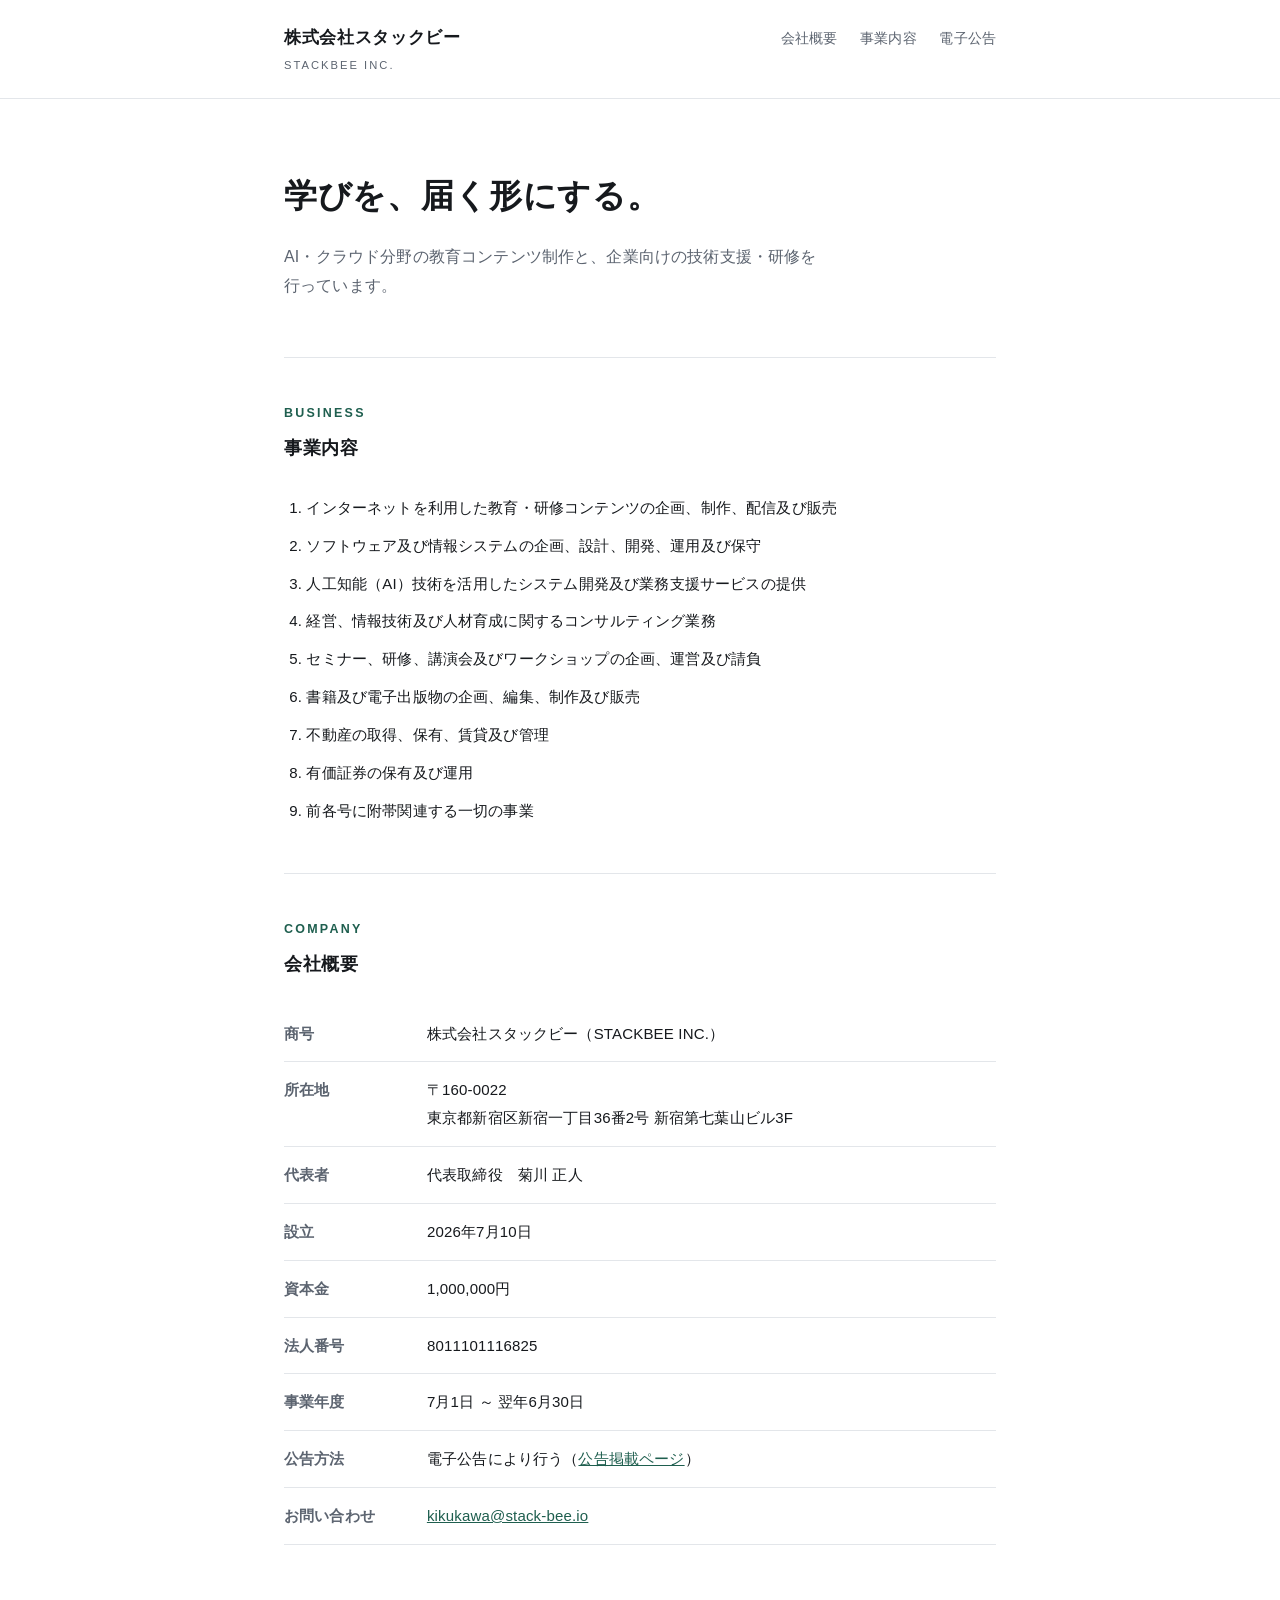
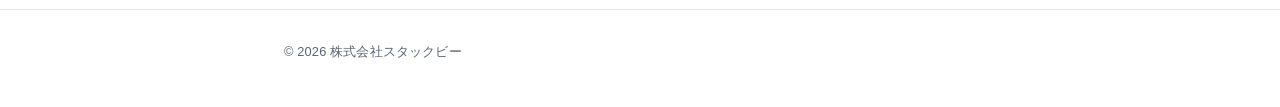
==== index.html @ 308f9c8d "feat: コーポレートサイト初版（会社概要・電子公告） - index.html: 会社概要・事業内容（登記事項に準拠） - koukoku/index.html: 電子公告ページ（登記簿記載のUR" ====
<!DOCTYPE html>
<html lang="ja">
<head>
<meta charset="utf-8">
<meta name="viewport" content="width=device-width, initial-scale=1">
<title>株式会社スタックビー</title>
<meta name="description" content="株式会社スタックビーは、AI・クラウド分野の教育コンテンツ制作と、企業向けの技術支援・研修を行っています。">
<link rel="stylesheet" href="/assets/style.css">
<link rel="icon" href="data:image/svg+xml,<svg xmlns=%22http://www.w3.org/2000/svg%22 viewBox=%220 0 100 100%22><text y=%22.9em%22 font-size=%2290%22>🐝</text></svg>">
</head>
<body>

<header>
  <div class="wrap head-inner">
    <a class="brand" href="/">株式会社スタックビー<span>STACKBEE INC.</span></a>
    <nav>
      <a href="#about">会社概要</a>
      <a href="#business">事業内容</a>
      <a href="/koukoku/">電子公告</a>
    </nav>
  </div>
</header>

<main>
  <div class="wrap">

    <div class="hero">
      <h1>学びを、届く形にする。</h1>
      <p>AI・クラウド分野の教育コンテンツ制作と、企業向けの技術支援・研修を行っています。</p>
    </div>

    <section id="business">
      <h2>Business<span class="ja">事業内容</span></h2>
      <ol class="biz">
        <li>インターネットを利用した教育・研修コンテンツの企画、制作、配信及び販売</li>
        <li>ソフトウェア及び情報システムの企画、設計、開発、運用及び保守</li>
        <li>人工知能（AI）技術を活用したシステム開発及び業務支援サービスの提供</li>
        <li>経営、情報技術及び人材育成に関するコンサルティング業務</li>
        <li>セミナー、研修、講演会及びワークショップの企画、運営及び請負</li>
        <li>書籍及び電子出版物の企画、編集、制作及び販売</li>
        <li>不動産の取得、保有、賃貸及び管理</li>
        <li>有価証券の保有及び運用</li>
        <li>前各号に附帯関連する一切の事業</li>
      </ol>
    </section>

    <section id="about">
      <h2>Company<span class="ja">会社概要</span></h2>
      <table class="info">
        <tbody>
          <tr><th>商号</th><td>株式会社スタックビー（STACKBEE INC.）</td></tr>
          <tr><th>所在地</th><td>〒160-0022<br>東京都新宿区新宿一丁目36番2号 新宿第七葉山ビル3F</td></tr>
          <tr><th>代表者</th><td>代表取締役　菊川 正人</td></tr>
          <tr><th>設立</th><td>2026年7月10日</td></tr>
          <tr><th>資本金</th><td>1,000,000円</td></tr>
          <tr><th>法人番号</th><td>8011101116825</td></tr>
          <tr><th>事業年度</th><td>7月1日 ～ 翌年6月30日</td></tr>
          <tr><th>公告方法</th><td>電子公告により行う（<a href="/koukoku/">公告掲載ページ</a>）</td></tr>
          <tr><th>お問い合わせ</th><td><a href="mailto:kikukawa@stack-bee.io">kikukawa@stack-bee.io</a></td></tr>
        </tbody>
      </table>
    </section>

  </div>
</main>

<footer>
  <div class="wrap">
    <p>&copy; 2026 株式会社スタックビー</p>
  </div>
</footer>

</body>
</html>
---- assets/style.css ----
:root {
  --bg: #ffffff;
  --surface: #f7f8fa;
  --text: #16191d;
  --muted: #5c6470;
  --line: #e3e6ea;
  --accent: #1f5f4f;
  --accent-soft: #eaf3f0;
  --maxw: 760px;
}

@media (prefers-color-scheme: dark) {
  :root {
    --bg: #14171a;
    --surface: #1c2024;
    --text: #e8eaed;
    --muted: #9aa3ad;
    --line: #2c3238;
    --accent: #6fd3b4;
    --accent-soft: #1d2b28;
  }
}

* { box-sizing: border-box; }

html { -webkit-text-size-adjust: 100%; }

body {
  margin: 0;
  background: var(--bg);
  color: var(--text);
  font-family: -apple-system, BlinkMacSystemFont, "Hiragino Kaku Gothic ProN",
    "Hiragino Sans", "Noto Sans JP", "Yu Gothic", Meiryo, sans-serif;
  font-size: 16px;
  line-height: 1.85;
  letter-spacing: .01em;
}

.wrap {
  max-width: var(--maxw);
  margin: 0 auto;
  padding: 0 24px;
}

/* --- header --- */

header {
  border-bottom: 1px solid var(--line);
  background: var(--bg);
}

.head-inner {
  display: flex;
  align-items: baseline;
  justify-content: space-between;
  gap: 16px;
  flex-wrap: wrap;
  padding-top: 22px;
  padding-bottom: 22px;
}

.brand {
  font-size: 1.05rem;
  font-weight: 700;
  letter-spacing: .04em;
  text-decoration: none;
  color: var(--text);
}

.brand span {
  display: block;
  font-size: .7rem;
  font-weight: 400;
  letter-spacing: .18em;
  color: var(--muted);
  margin-top: 2px;
}

nav a {
  font-size: .86rem;
  color: var(--muted);
  text-decoration: none;
  margin-left: 18px;
}

nav a:hover { color: var(--accent); }

/* --- hero --- */

.hero {
  padding: 72px 0 56px;
}

.hero h1 {
  font-size: clamp(1.5rem, 4.4vw, 2.05rem);
  line-height: 1.55;
  margin: 0 0 20px;
  font-weight: 700;
  letter-spacing: .02em;
}

.hero p {
  margin: 0;
  color: var(--muted);
  max-width: 34em;
}

/* --- sections --- */

section {
  padding: 44px 0;
  border-top: 1px solid var(--line);
}

h2 {
  font-size: .78rem;
  font-weight: 700;
  letter-spacing: .18em;
  color: var(--accent);
  margin: 0 0 24px;
  text-transform: uppercase;
}

h2 .ja {
  display: block;
  font-size: 1.15rem;
  letter-spacing: .04em;
  color: var(--text);
  text-transform: none;
  margin-top: 6px;
}

/* --- table --- */

.info {
  width: 100%;
  border-collapse: collapse;
}

.info th,
.info td {
  text-align: left;
  vertical-align: top;
  padding: 14px 0;
  border-bottom: 1px solid var(--line);
  font-size: .94rem;
}

.info th {
  width: 9.5em;
  font-weight: 600;
  color: var(--muted);
  padding-right: 16px;
  white-space: nowrap;
}

@media (max-width: 560px) {
  .info th, .info td { display: block; width: auto; }
  .info th { border-bottom: none; padding-bottom: 2px; font-size: .8rem; }
  .info td { padding-top: 0; }
}

/* --- list --- */

ol.biz {
  margin: 0;
  padding-left: 1.4em;
}

ol.biz li {
  padding: 5px 0;
  font-size: .94rem;
}

/* --- notice (koukoku) --- */

.notice {
  background: var(--surface);
  border: 1px solid var(--line);
  border-radius: 8px;
  padding: 24px 26px;
  margin: 0 0 28px;
}

.notice p { margin: 0; font-size: .92rem; color: var(--muted); }

.empty {
  color: var(--muted);
  font-size: .94rem;
  padding: 8px 0 4px;
}

/* --- footer --- */

footer {
  border-top: 1px solid var(--line);
  padding: 30px 0 44px;
  margin-top: 20px;
}

footer p {
  margin: 0;
  font-size: .8rem;
  color: var(--muted);
}

footer a { color: var(--muted); }

a { color: var(--accent); }
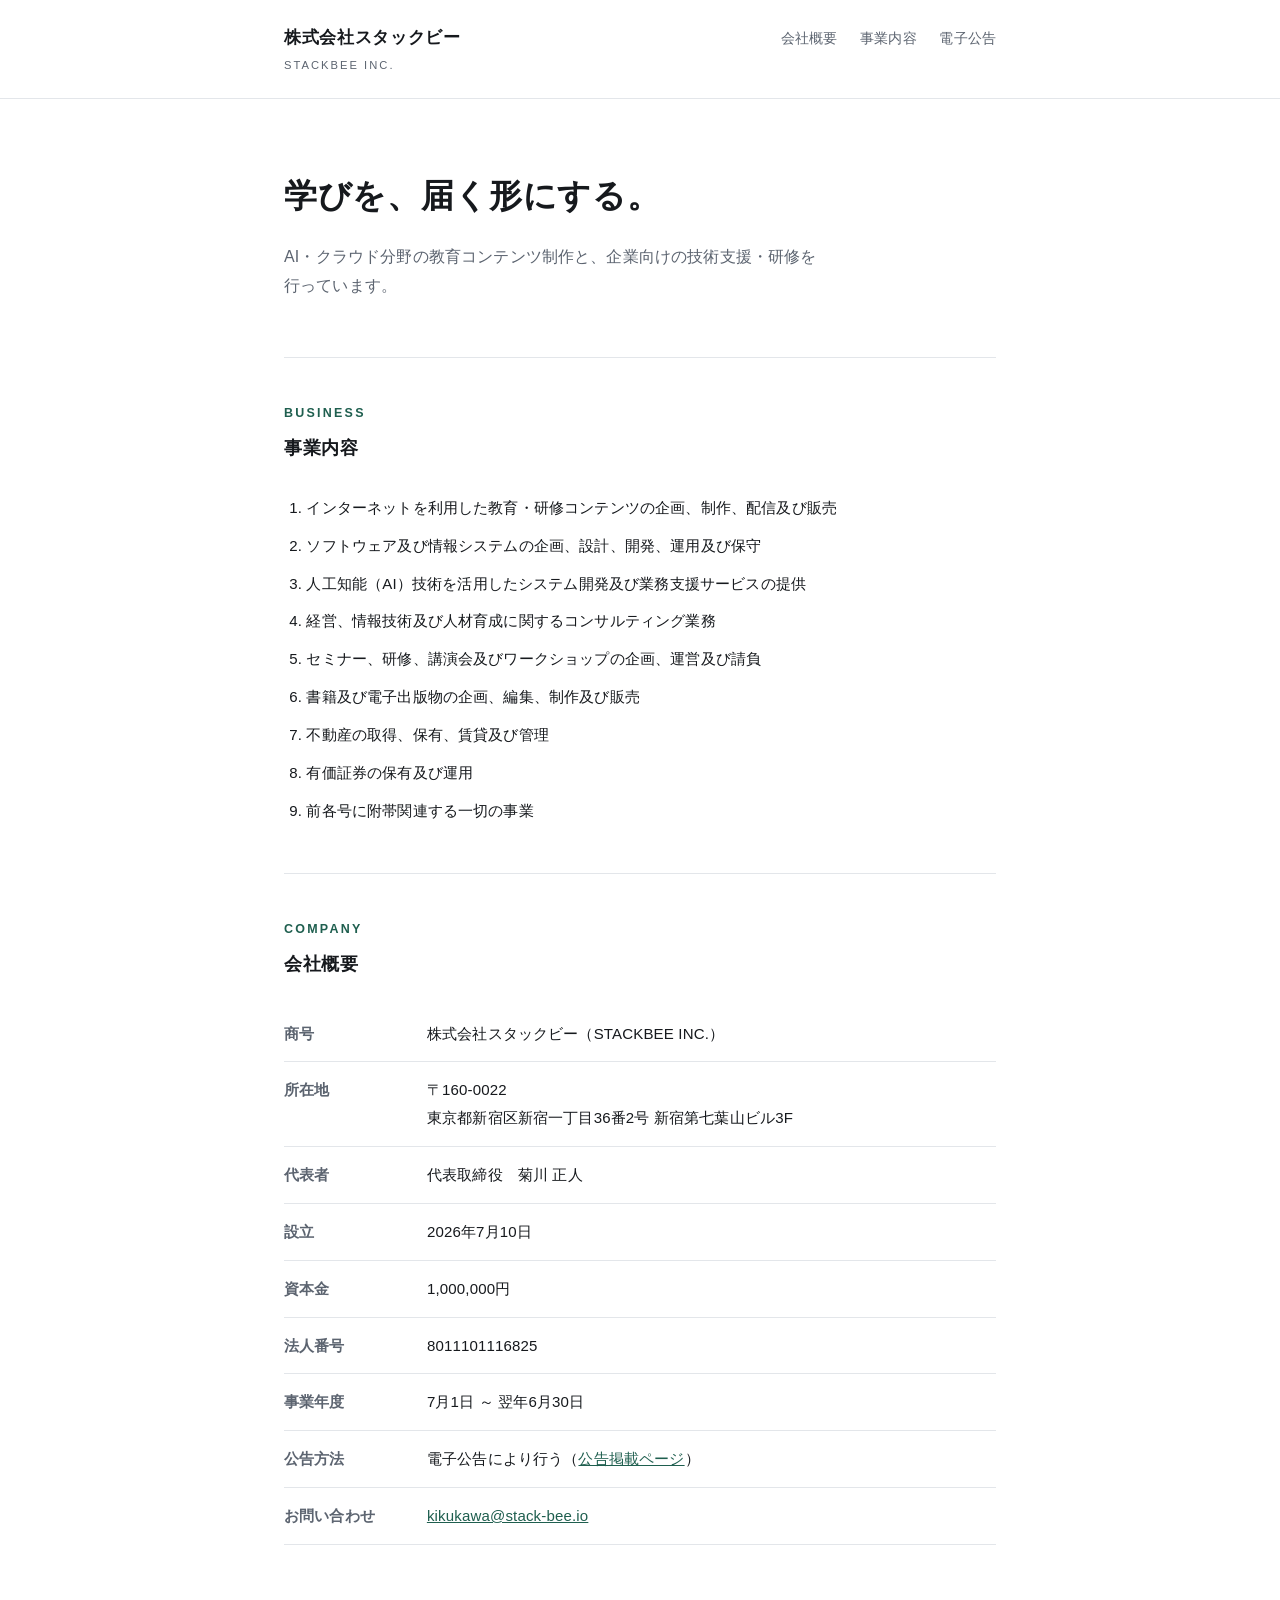
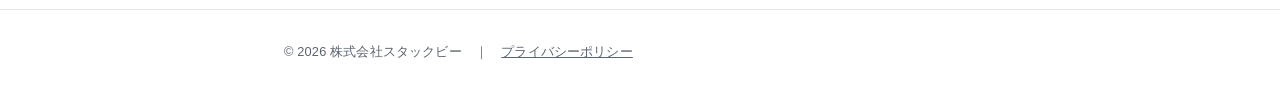
==== commit afc9ae0d: "feat: アクセス解析（GA4）とプライバシーポリシーを追加 - 全ページの <head> に GA4 タグ（G-9G8NY8YDXZ）を追加 - /privacy/ にプライバシーポリシーを新設（" ====
--- a/index.html
+++ b/index.html
@@ -1,6 +1,15 @@
 <!DOCTYPE html>
 <html lang="ja">
 <head>
+<!-- Google tag (gtag.js) -->
+<script async src="https://www.googletagmanager.com/gtag/js?id=G-9G8NY8YDXZ"></script>
+<script>
+  window.dataLayer = window.dataLayer || [];
+  function gtag(){dataLayer.push(arguments);}
+  gtag('js', new Date());
+
+  gtag('config', 'G-9G8NY8YDXZ');
+</script>
 <meta charset="utf-8">
 <meta name="viewport" content="width=device-width, initial-scale=1">
 <title>株式会社スタックビー</title>
@@ -66,7 +75,7 @@
 
 <footer>
   <div class="wrap">
-    <p>&copy; 2026 株式会社スタックビー</p>
+    <p>&copy; 2026 株式会社スタックビー　｜　<a href="/privacy/">プライバシーポリシー</a></p>
   </div>
 </footer>
 
